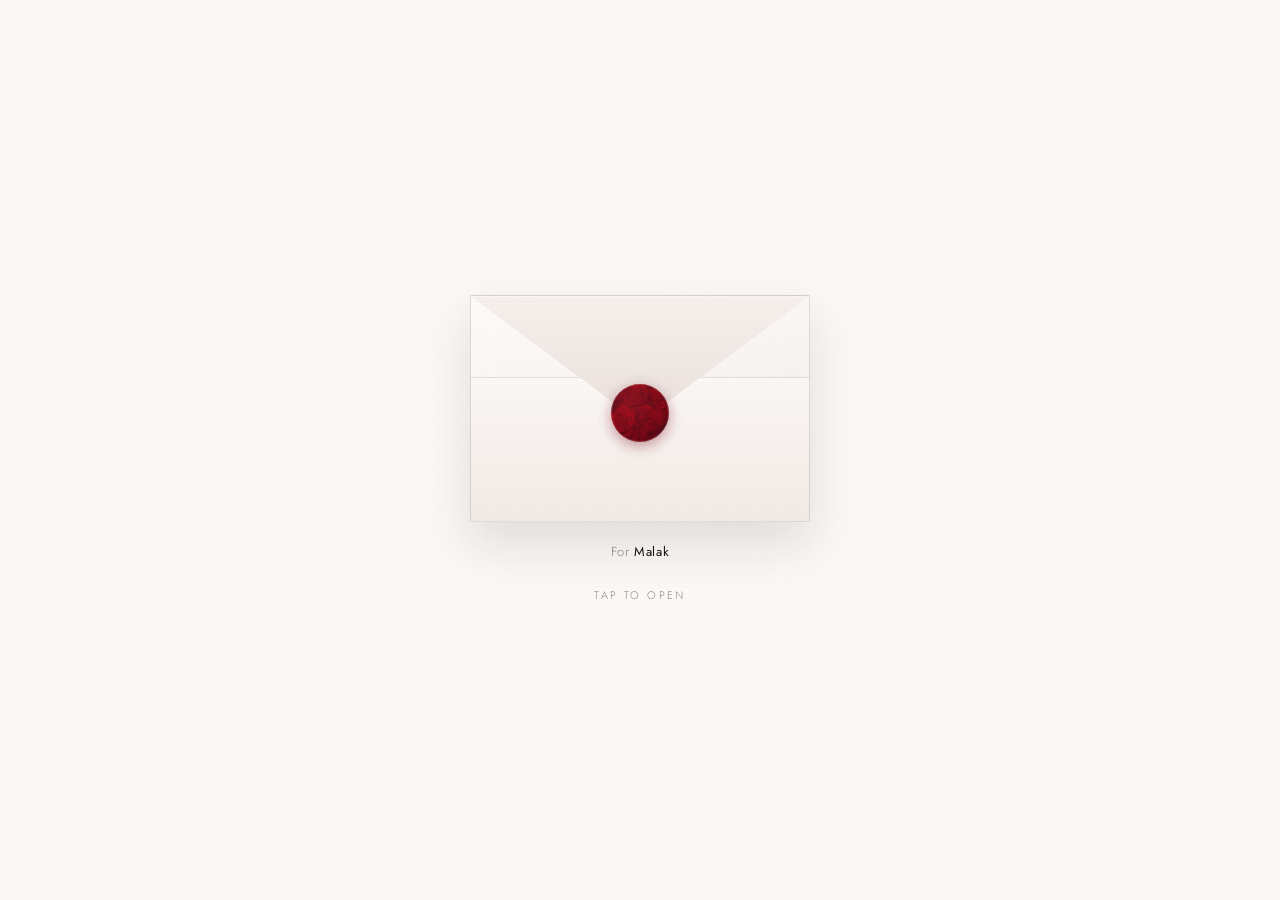
==== index.html @ 8cde500f "Birthday site for Malak" ====
<!doctype html>
<html lang="en">
<head>
<meta charset="utf-8">
<meta name="viewport" content="width=device-width, initial-scale=1, viewport-fit=cover">
<title>A letter for Malak</title>
<meta name="description" content="A birthday letter.">
<meta name="theme-color" content="#fbf9f8">
<link rel="preconnect" href="https://fonts.googleapis.com">
<link rel="preconnect" href="https://fonts.gstatic.com" crossorigin>
<link href="https://fonts.googleapis.com/css2?family=Cormorant+Garamond:ital,wght@0,300;0,400;0,500;1,300;1,400&family=Jost:wght@300;400;500&family=Amiri:ital,wght@0,400;0,700;1,400&display=swap" rel="stylesheet">
<link rel="stylesheet" href="style.css">
</head>
<body>

<!-- reading progress, drawn by CSS scroll timeline where supported -->
<div class="progress" aria-hidden="true"></div>

<!-- petals released when she makes a wish -->
<canvas id="petals" aria-hidden="true"></canvas>

<!-- the sealed envelope -->
<div class="gate" id="gate">
  <div class="gate__inner">
    <button class="envelope" id="envelope" type="button" aria-label="Open the letter">
      <span class="envelope__body">
        <span class="envelope__flap"></span>
        <span class="envelope__front"></span>
        <span class="envelope__seal" aria-hidden="true"></span>
      </span>
      <span class="envelope__to">For <em data-name></em></span>
    </button>
    <p class="gate__hint" id="gateHint">Tap to open</p>
    <div class="gate__lock" id="gateLock" hidden>
      <p class="gate__lockLabel" data-unlocklabel></p>
      <p class="gate__count" id="gateCount"></p>
    </div>
  </div>
</div>

<main class="letter" id="letter" hidden>
  <article class="sheet">

    <p class="dateline" data-dateline></p>

    <h1 class="opening" id="opening"></h1>


    <div class="body" id="body"></div>

    <blockquote class="pull" id="pull" hidden>
      <p data-pullquote></p>
    </blockquote>

    <figure class="roses" id="roses" hidden>
      <img id="roseImg" alt="A bouquet of red roses" loading="lazy" decoding="async">
      <figcaption data-rosecaption></figcaption>
    </figure>

    <figure class="photo" id="photo" hidden>
      <img id="photoImg" alt="" loading="lazy" decoding="async">
      <figcaption data-photocaption></figcaption>
    </figure>

    <section class="wish" id="wish">
      <p class="wish__prompt" data-wishprompt></p>
      <button class="wish__btn" id="wishBtn" type="button"></button>
      <p class="wish__reply" id="wishReply" aria-live="polite"></p>
    </section>

    <footer class="signoff">
      <!-- her age and her date, then the signature -->
      <section class="milestone" id="milestone">
        <div class="milestone__age" data-age></div>
        <div class="milestone__meta">
          <span class="milestone__date" data-birthdate></span>
          <span class="milestone__rule" aria-hidden="true"></span>
        </div>
        <div class="milestone__bloom">
          <img id="roseDetail" src="photos/rose-detail.jpg" alt="" loading="lazy" decoding="async">
        </div>
      </section>
      <p class="signoff__from" id="signature">
        <span class="signoff__text" data-from></span>
        <svg class="signoff__stroke" viewBox="0 0 300 14" preserveAspectRatio="none" aria-hidden="true">
          <path d="M3 9 C 40 4, 90 12, 150 7 S 250 3, 297 8"/>
        </svg>
      </p>
    </footer>

  </article>
</main>

<script src="content.js"></script>
<script src="app.js"></script>
</body>
</html>
---- style.css ----
/* A letter for Malak.
   White paper, one accent: deep rose red. Corner radius locked at 2px,
   the wax seal is the only circle on the page. */

:root{
  --paper:#fbf9f8;
  --paper-2:#f3ece9;
  --ink:#17120f;
  --ink-soft:#4d443f;
  --ink-faint:#93877f;
  --rose:#a8102a;
  --rose-deep:#7d0a1e;
  --rose-soft:#f7e7e8;
  --rule:rgba(23,18,15,.13);
  --rose-rule:rgba(168,16,42,.24);

  --serif:"Cormorant Garamond","Amiri",Georgia,"Times New Roman",serif;
  --sans:"Jost",system-ui,-apple-system,"Segoe UI",sans-serif;
  --arabic:"Amiri","Cormorant Garamond",Georgia,serif;
  --ease:cubic-bezier(.16,1,.3,1);
}

*,*::before,*::after{box-sizing:border-box}
html{-webkit-text-size-adjust:100%}
body{
  margin:0;
  background:var(--paper);
  color:var(--ink);
  font-family:var(--serif);
  font-size:clamp(20px,1.2vw + 17px,24px);
  font-weight:400;
  line-height:1.6;
  overflow-x:hidden;
  -webkit-font-smoothing:antialiased;
}
img{max-width:100%;display:block}
[hidden]{display:none !important}
::selection{background:var(--rose-soft);color:var(--rose-deep)}

/* Arabic text keeps its own face and its own direction */
.ar{font-family:var(--arabic);line-height:1.85}

/* paper grain, fixed so it never repaints while scrolling */
body::after{
  content:"";
  position:fixed; inset:0; z-index:60; pointer-events:none;
  opacity:.45;
  background-image:radial-gradient(rgba(23,18,15,.05) 1px,transparent 1px);
  background-size:3px 3px;
}

/* ---------- reading progress ---------- */
.progress{
  position:fixed; top:0; left:0; right:0; height:2px;
  background:var(--rose);
  transform:scaleX(0); transform-origin:0 50%;
  z-index:70; opacity:0;
  transition:opacity .6s ease;
}
body.is-open .progress{opacity:1}
@supports (animation-timeline:scroll()){
  body.is-open .progress{
    animation:progressFill linear both;
    animation-timeline:scroll(root);
  }
  @keyframes progressFill{from{transform:scaleX(0)}to{transform:scaleX(1)}}
}

/* ---------- petals ---------- */
#petals{
  position:fixed; inset:0; z-index:55;
  pointer-events:none; display:none;
}
#petals.is-live{display:block}

/* ---------- the sealed envelope ---------- */
.gate{
  position:fixed; inset:0; z-index:50;
  display:grid; place-items:center;
  padding:24px;
  background:var(--paper);
  transition:opacity .8s var(--ease), visibility .8s;
}
.gate.is-open{opacity:0; visibility:hidden}
.gate__inner{display:grid; justify-items:center; gap:24px}

.envelope{
  appearance:none; border:0; background:none; padding:0;
  display:grid; justify-items:center; gap:20px;
  cursor:pointer; color:inherit; font:inherit;
}
.envelope__body{
  position:relative; display:block;
  width:min(78vw,340px); aspect-ratio:3/2;
  background:linear-gradient(168deg,#fdfbfa,#f2eae7);
  border:1px solid var(--rule);
  border-radius:2px;
  perspective:900px;
  box-shadow:0 22px 50px rgba(23,18,15,.12);
  transition:transform .5s var(--ease), box-shadow .5s var(--ease);
}
.envelope:hover .envelope__body{transform:translateY(-5px); box-shadow:0 30px 68px rgba(125,10,30,.16)}
.envelope:active .envelope__body{transform:translateY(-1px) scale(.99)}
.envelope:focus-visible{outline:none}
.envelope:focus-visible .envelope__body{outline:2px solid var(--rose); outline-offset:7px}

.envelope__flap{
  position:absolute; top:0; left:0;
  width:100%; height:56%;
  background:linear-gradient(180deg,#f6efec,#eae0dc);
  clip-path:polygon(0 0,100% 0,50% 100%);
  transform-origin:top center;
  transition:transform .8s var(--ease);
  z-index:3;
}
.envelope__front{
  position:absolute; inset:auto 0 0 0; height:64%;
  background:linear-gradient(180deg,#fbf7f5,#f1e9e5);
  border-top:1px solid rgba(23,18,15,.07);
  border-radius:0 0 2px 2px;
  z-index:2;
}
/* the wax seal, pressed from the same roses that are in the letter */
.envelope__seal{
  position:absolute; left:50%; top:52%;
  width:58px; height:58px; margin:-29px 0 0 -29px;
  border-radius:50%; overflow:hidden;
  background:radial-gradient(circle at 34% 28%,#c9273f,var(--rose) 58%,var(--rose-deep));
  box-shadow:0 4px 14px rgba(125,10,30,.42), inset 0 0 0 1px rgba(255,255,255,.28);
  z-index:4;
  transition:transform .55s var(--ease), opacity .45s ease;
}
.envelope__seal::after{
  content:"";
  position:absolute; inset:0;
  background:url("photos/rose-detail.jpg") center/cover;
  mix-blend-mode:multiply;
  opacity:.5;
}
.envelope__to{
  font-family:var(--sans); font-weight:300;
  font-size:13px; letter-spacing:.05em; color:var(--ink-faint);
}
.envelope__to em{font-style:normal; color:var(--ink); font-weight:400}
.gate__hint{
  margin:0; font-family:var(--sans); font-weight:300;
  font-size:11px; color:var(--ink-faint);
  letter-spacing:.22em; text-transform:uppercase;
}

.gate.is-opening .envelope__flap{transform:rotateX(180deg)}
.gate.is-opening .envelope__seal{transform:scale(.35) translateY(-16px); opacity:0}
.gate.is-opening .envelope__body{transform:translateY(20px) scale(.96)}

/* ---------- the letter ---------- */
.letter{
  min-height:100dvh;
  padding:clamp(60px,11vh,110px) 22px clamp(90px,16vh,170px);
}
.sheet{max-width:40rem; margin:0 auto}
body.rtl .sheet{direction:rtl; text-align:right}

.dateline{
  margin:0 0 clamp(30px,6vh,52px);
  font-family:var(--sans); font-weight:300;
  font-size:11.5px; letter-spacing:.24em; text-transform:uppercase;
  color:var(--ink-faint);
}
body.rtl .dateline{text-transform:none; letter-spacing:.02em; font-size:14px}

.opening{
  margin:0;
  font-weight:300;
  font-size:clamp(2.9rem,8.6vw,4.6rem);
  line-height:1.06;
  letter-spacing:-.01em;
  text-wrap:balance;
  padding-bottom:.08em;
}
.opening.is-long{
  font-size:clamp(1.9rem,5.6vw,3rem);
  line-height:1.16;
  letter-spacing:0;
}
.opening em{
  font-style:italic;
  font-weight:400;
  color:var(--rose);
  line-height:1.12;
}

/* ---------- her date and her age ---------- */
.milestone{
  display:grid;
  grid-template-columns:auto auto;
  grid-template-areas:"age bloom" "meta meta";
  align-items:end;
  gap:14px 20px;
  margin:0;
  padding:clamp(22px,3.5vh,32px) 0;
  border-top:1px solid var(--rose-rule);
  border-bottom:1px solid var(--rose-rule);
}
.milestone__age{
  grid-area:age;
  font-size:clamp(5rem,23vw,9.5rem);
  font-weight:300;
  line-height:.78;
  color:var(--rose);
  letter-spacing:-.03em;
  font-feature-settings:"lnum" 1;
}
.milestone__bloom{grid-area:bloom; align-self:end; justify-self:end}
.milestone__bloom img{
  width:clamp(64px,17vw,104px); aspect-ratio:1;
  object-fit:cover;
  border-radius:2px;
  box-shadow:0 8px 24px rgba(125,10,30,.2);
}
.milestone__meta{
  grid-area:meta;
  display:flex; align-items:center; gap:16px;
}
.milestone__date{
  font-family:var(--sans); font-weight:300;
  font-size:13px; letter-spacing:.3em;
  color:var(--ink-soft);
  white-space:nowrap;
}
.milestone__rule{flex:1; height:1px; background:var(--rule)}

@media (min-width:760px){
  .milestone{
    grid-template-columns:auto 1fr auto;
    grid-template-areas:"age meta bloom";
    gap:26px;
  }
  .milestone__meta{align-self:end; padding-bottom:.5em}
}

/* ---------- the letter body ---------- */
.body{margin-top:clamp(30px,5vh,48px)}
.body p{
  margin:0 0 1.05em;
  color:var(--ink-soft);
}
.body p:first-child{color:var(--ink)}
/* a proper drop cap, latin only. Arabic does not take one. */
.body p:first-child:not(.ar)::first-letter{
  float:left;
  font-size:3.5em;
  line-height:.82;
  padding:.08em .1em 0 0;
  color:var(--rose);
  font-weight:400;
}

.pull{
  margin:clamp(46px,8vh,78px) 0;
  padding:0 0 0 clamp(20px,4vw,30px);
  border-left:2px solid var(--rose);
}
body.rtl .pull{
  padding:0 clamp(20px,4vw,30px) 0 0;
  border-left:0; border-right:2px solid var(--rose);
}
.pull p{
  margin:0;
  font-size:clamp(1.7rem,5.2vw,2.4rem);
  line-height:1.24;
  font-style:italic;
  font-weight:300;
  text-wrap:balance;
  padding-bottom:.1em;
}
.pull p.ar{font-style:normal; line-height:1.6}

/* ---------- the roses. wider than the text, on purpose ---------- */
.roses{
  margin:clamp(52px,10vh,90px) 0;
  width:min(calc(100vw - 44px),45rem);
  margin-left:50%;
  transform:translateX(-50%);
}
.roses img{
  width:100%;
  aspect-ratio:5/4;
  object-fit:cover;
  border-radius:2px;
  box-shadow:0 26px 60px rgba(125,10,30,.18);
}
.roses figcaption,
.photo figcaption{
  margin-top:14px;
  font-family:var(--sans); font-weight:300;
  font-size:12.5px; letter-spacing:.1em;
  color:var(--ink-faint);
}
.roses figcaption:empty,.photo figcaption:empty{display:none}

.photo{
  margin:clamp(46px,8vh,80px) 0;
  transform:rotate(-1.3deg);
}
.photo img{
  width:100%;
  aspect-ratio:4/5;
  object-fit:cover;
  border:10px solid #fff;
  border-radius:2px;
  box-shadow:0 20px 52px rgba(23,18,15,.16);
}

/* ---------- the wish ---------- */
.wish{
  margin:clamp(56px,10vh,96px) 0 0;
  padding:clamp(38px,7vh,62px) 0 clamp(30px,5vh,44px);
  border-top:1px solid var(--rose-rule);
  text-align:center;
}
body.rtl .wish{text-align:center}
.wish__prompt{
  margin:0 0 clamp(24px,4vh,34px);
  font-size:clamp(1.5rem,4.6vw,2rem);
  font-weight:300; font-style:italic;
  line-height:1.3;
  text-wrap:balance;
  padding-bottom:.08em;
}
.wish__prompt.ar{font-style:normal}
.wish__btn{
  font-family:var(--sans); font-weight:400;
  font-size:13px; letter-spacing:.18em; text-transform:uppercase;
  color:#fff;
  background:var(--rose);
  border:1px solid var(--rose);
  border-radius:2px;
  padding:15px 32px;
  cursor:pointer; white-space:nowrap;
  box-shadow:0 10px 28px rgba(125,10,30,.24);
  transition:transform .25s var(--ease), box-shadow .25s var(--ease), background .25s ease;
}
.wish__btn.ar{text-transform:none; letter-spacing:.02em; font-size:15px}
.wish__btn:hover{background:var(--rose-deep); transform:translateY(-2px); box-shadow:0 16px 38px rgba(125,10,30,.3)}
.wish__btn:active{transform:translateY(0) scale(.985)}
.wish__btn:focus-visible{outline:2px solid var(--rose); outline-offset:4px}
.wish__btn[disabled]{
  background:transparent; color:var(--rose);
  border-color:var(--rose-rule);
  box-shadow:none; cursor:default; transform:none;
}
.wish__reply{
  margin:clamp(22px,3.6vh,32px) 0 0;
  min-height:1.6em;
  font-size:clamp(1.25rem,3.6vw,1.55rem);
  font-style:italic; font-weight:300;
  color:var(--rose);
  opacity:0; transform:translateY(10px);
  transition:opacity .9s var(--ease), transform .9s var(--ease);
  padding-bottom:.08em;
}
.wish__reply.ar{font-style:normal}
.wish__reply.is-in{opacity:1; transform:none}

/* ---------- sign off ---------- */
.signoff{margin-top:clamp(40px,7vh,72px)}
.signoff__from{
  margin:clamp(26px,4.5vh,40px) 0 0;
  font-size:clamp(2.4rem,8vw,3.4rem);
  font-style:italic; font-weight:300;
  color:var(--rose);
  line-height:1.24;
  padding-bottom:.12em;
}
.signoff__from{position:relative; display:inline-block; max-width:100%}
.signoff__text.ar{font-style:normal}
.signoff__from.is-typing .signoff__text::after{
  content:""; display:inline-block; width:2px; height:.72em;
  margin-left:.08em; vertical-align:-.06em; background:var(--rose);
  animation:caret .8s steps(2,start) infinite;
}
@keyframes caret{to{visibility:hidden}}
.signoff__stroke{
  position:absolute; left:0; right:0; bottom:-.02em;
  width:100%; height:.32em; overflow:visible;
  pointer-events:none;
}
.signoff__stroke path{
  fill:none; stroke:var(--rose); stroke-width:1.6;
  stroke-linecap:round; vector-effect:non-scaling-stroke;
  stroke-dasharray:420; stroke-dashoffset:420;
}
.signoff__from.is-signed .signoff__stroke path{
  transition:stroke-dashoffset .9s cubic-bezier(.4,0,.2,1) .1s;
  stroke-dashoffset:0;
}

/* ---------- reveal ---------- */
.reveal{opacity:0; transform:translateY(20px)}
.reveal.is-in{
  opacity:1; transform:none;
  transition:opacity .9s var(--ease), transform .9s var(--ease);
}
/* these two carry their own transform, so their reveal keeps it */
.roses.reveal{transform:translateX(-50%) translateY(20px)}
.roses.reveal.is-in{transform:translateX(-50%)}
.photo.reveal{transform:rotate(-1.3deg) translateY(20px)}
.photo.reveal.is-in{transform:rotate(-1.3deg)}

@media (prefers-reduced-motion:reduce){
  *,*::before,*::after{transition-duration:.01ms !important; animation:none !important}
  .reveal,.wish__reply{opacity:1 !important; transform:none !important}
  .photo{transform:none !important}
  .roses{transform:translateX(-50%) !important}
}


/* ---------- sealed until midnight ---------- */
.gate.is-locked .envelope{cursor:default}
.gate.is-locked .gate__hint{display:none}
.gate__lock{text-align:center; margin-top:6px}
.gate__lockLabel{
  margin:0 0 14px;
  font-family:var(--sans); font-weight:300;
  font-size:11.5px; letter-spacing:.24em; text-transform:uppercase;
  color:var(--ink-faint);
}
.gate__lockLabel.ar{text-transform:none; letter-spacing:.02em; font-size:14px}
.gate__count{
  margin:0; display:flex; justify-content:center; gap:clamp(14px,4vw,26px);
  font-feature-settings:"tnum" 1, "lnum" 1;
}
.gate__count span{display:flex; flex-direction:column; align-items:center; min-width:2.4em}
.gate__count b{
  font-weight:300; font-size:clamp(1.9rem,7vw,2.6rem); line-height:1;
  color:var(--rose); letter-spacing:-.02em;
}
.gate__count i{
  margin-top:6px; font-style:normal;
  font-family:var(--sans); font-weight:300; font-size:10px;
  letter-spacing:.2em; text-transform:uppercase; color:var(--ink-faint);
}
.gate__count i.ar{text-transform:none; letter-spacing:0; font-size:12px; font-family:var(--arabic)}
.gate.is-shake .envelope__body{animation:shake .5s var(--ease)}
@keyframes shake{
  20%{transform:translateX(-6px) rotate(-1deg)}
  45%{transform:translateX(5px) rotate(1deg)}
  70%{transform:translateX(-3px)}
  100%{transform:none}
}
@media (prefers-reduced-motion:reduce){
  .gate.is-shake .envelope__body{animation:none}
  .signoff__from.is-typing .signoff__text::after{animation:none}
}
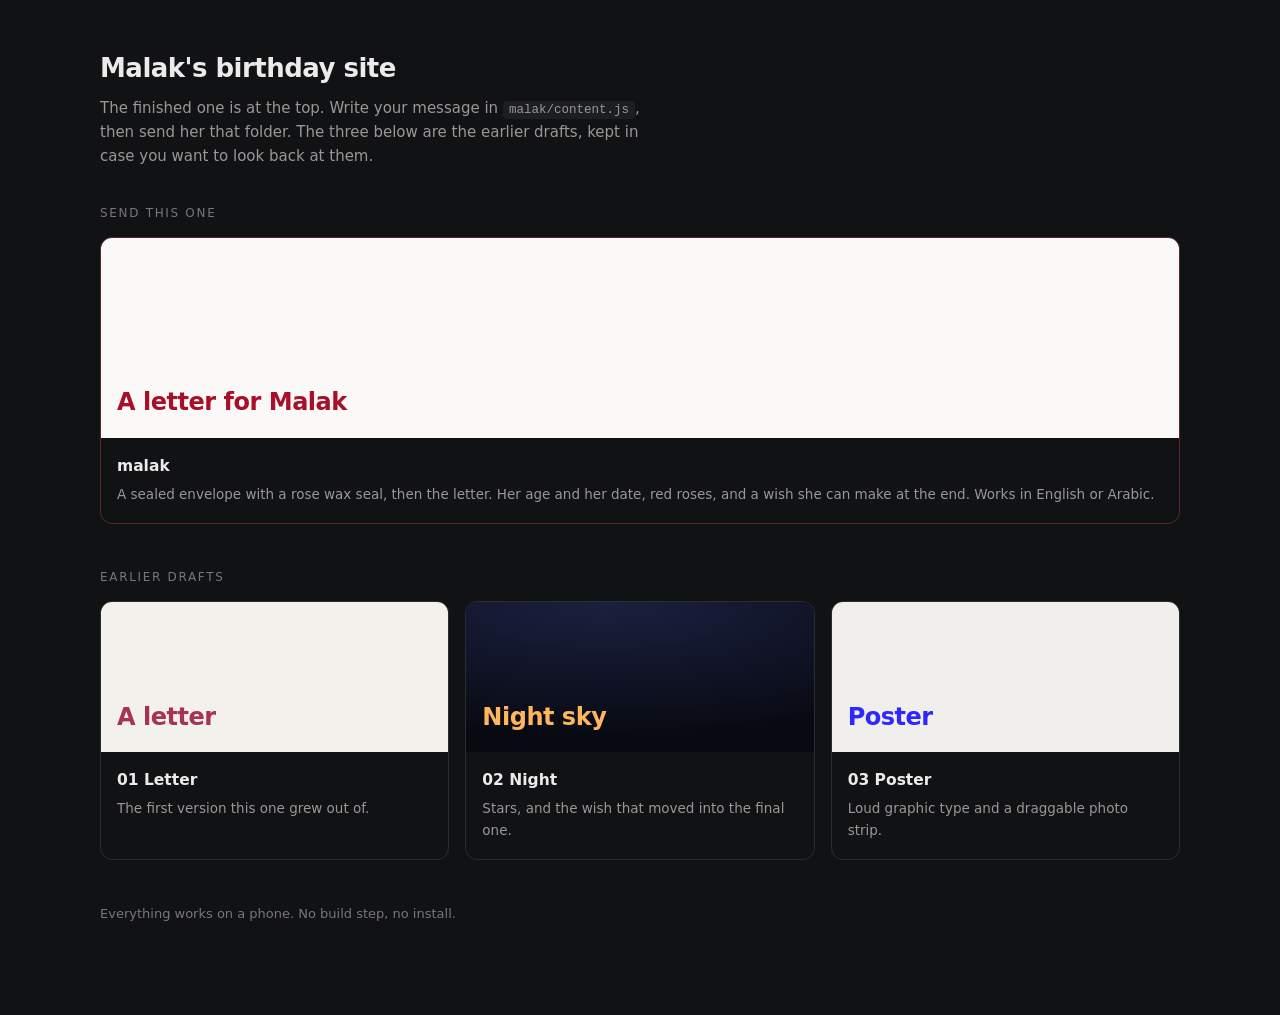
==== commit ab110502: "Birthday site for Malak" ====
--- a/index.html
+++ b/index.html
@@ -2,96 +2,75 @@
 <html lang="en">
 <head>
 <meta charset="utf-8">
-<meta name="viewport" content="width=device-width, initial-scale=1, viewport-fit=cover">
-<title>A letter for Malak</title>
-<meta name="description" content="A birthday letter.">
-<meta name="theme-color" content="#fbf9f8">
-<link rel="preconnect" href="https://fonts.googleapis.com">
-<link rel="preconnect" href="https://fonts.gstatic.com" crossorigin>
-<link href="https://fonts.googleapis.com/css2?family=Cormorant+Garamond:ital,wght@0,300;0,400;0,500;1,300;1,400&family=Jost:wght@300;400;500&family=Amiri:ital,wght@0,400;0,700;1,400&display=swap" rel="stylesheet">
-<link rel="stylesheet" href="style.css">
+<meta name="viewport" content="width=device-width, initial-scale=1">
+<title>Malak's birthday site</title>
+<style>
+  :root{color-scheme:dark}
+  *{box-sizing:border-box}
+  body{
+    margin:0; padding:48px 22px 90px;
+    font:15px/1.6 ui-sans-serif,system-ui,-apple-system,"Segoe UI",sans-serif;
+    background:#111214; color:#eceaea;
+  }
+  .wrap{max-width:1080px; margin:0 auto}
+  h1{font-size:26px; letter-spacing:-.02em; margin:0 0 6px; font-weight:600}
+  .lede{margin:0 0 36px; color:#9a9797; max-width:60ch}
+  h2.sec{font-size:12px; letter-spacing:.14em; text-transform:uppercase; color:#78767a; margin:0 0 14px; font-weight:500}
+  a.card{
+    display:block; text-decoration:none; color:inherit;
+    border:1px solid #2b2c30; border-radius:12px; overflow:hidden;
+    transition:border-color .25s ease, transform .25s cubic-bezier(.16,1,.3,1);
+  }
+  a.card:hover{border-color:#5a4046; transform:translateY(-3px)}
+  a.hero{border-color:#5c2630; margin-bottom:44px}
+  a.hero:hover{border-color:#8d3b48}
+  .swatch{height:150px; display:flex; align-items:flex-end; padding:16px}
+  .hero .swatch{height:200px}
+  .s0{background:#fbf9f8} .s0 b{color:#a8102a}
+  .s1{background:#f3f1ec} .s1 b{color:#a8324f}
+  .s2{background:radial-gradient(120% 90% at 40% 0%,#1b2040,#080a12)} .s2 b{color:#ffb45e}
+  .s3{background:#f0efeb} .s3 b{color:#2f27ff}
+  .swatch b{font-size:24px; letter-spacing:-.02em}
+  .meta{padding:16px 16px 18px}
+  .meta h3{margin:0 0 5px; font-size:15.5px; font-weight:600}
+  .meta p{margin:0; color:#9a9797; font-size:13.5px}
+  .grid{display:grid; gap:16px; grid-template-columns:1fr}
+  @media(min-width:860px){.grid{grid-template-columns:repeat(3,1fr)}}
+  footer{margin-top:44px; color:#78767a; font-size:13px}
+  code{background:#1d1e22; padding:2px 6px; border-radius:4px; font-size:12.5px}
+</style>
 </head>
 <body>
+<div class="wrap">
+  <h1>Malak's birthday site</h1>
+  <p class="lede">The finished one is at the top. Write your message in <code>malak/content.js</code>, then send her that folder. The three below are the earlier drafts, kept in case you want to look back at them.</p>
 
-<!-- reading progress, drawn by CSS scroll timeline where supported -->
-<div class="progress" aria-hidden="true"></div>
+  <h2 class="sec">Send this one</h2>
+  <a class="card hero" href="malak/index.html">
+    <div class="swatch s0"><b>A letter for Malak</b></div>
+    <div class="meta">
+      <h3>malak</h3>
+      <p>A sealed envelope with a rose wax seal, then the letter. Her age and her date, red roses, and a wish she can make at the end. Works in English or Arabic.</p>
+    </div>
+  </a>
 
-<!-- petals released when she makes a wish -->
-<canvas id="petals" aria-hidden="true"></canvas>
+  <h2 class="sec">Earlier drafts</h2>
+  <div class="grid">
+    <a class="card" href="01-letter/index.html">
+      <div class="swatch s1"><b>A letter</b></div>
+      <div class="meta"><h3>01 Letter</h3><p>The first version this one grew out of.</p></div>
+    </a>
+    <a class="card" href="02-night/index.html">
+      <div class="swatch s2"><b>Night sky</b></div>
+      <div class="meta"><h3>02 Night</h3><p>Stars, and the wish that moved into the final one.</p></div>
+    </a>
+    <a class="card" href="03-poster/index.html">
+      <div class="swatch s3"><b>Poster</b></div>
+      <div class="meta"><h3>03 Poster</h3><p>Loud graphic type and a draggable photo strip.</p></div>
+    </a>
+  </div>
 
-<!-- the sealed envelope -->
-<div class="gate" id="gate">
-  <div class="gate__inner">
-    <button class="envelope" id="envelope" type="button" aria-label="Open the letter">
-      <span class="envelope__body">
-        <span class="envelope__flap"></span>
-        <span class="envelope__front"></span>
-        <span class="envelope__seal" aria-hidden="true"></span>
-      </span>
-      <span class="envelope__to">For <em data-name></em></span>
-    </button>
-    <p class="gate__hint" id="gateHint">Tap to open</p>
-    <div class="gate__lock" id="gateLock" hidden>
-      <p class="gate__lockLabel" data-unlocklabel></p>
-      <p class="gate__count" id="gateCount"></p>
-    </div>
-  </div>
+  <footer>Everything works on a phone. No build step, no install.</footer>
 </div>
-
-<main class="letter" id="letter" hidden>
-  <article class="sheet">
-
-    <p class="dateline" data-dateline></p>
-
-    <h1 class="opening" id="opening"></h1>
-
-
-    <div class="body" id="body"></div>
-
-    <blockquote class="pull" id="pull" hidden>
-      <p data-pullquote></p>
-    </blockquote>
-
-    <figure class="roses" id="roses" hidden>
-      <img id="roseImg" alt="A bouquet of red roses" loading="lazy" decoding="async">
-      <figcaption data-rosecaption></figcaption>
-    </figure>
-
-    <figure class="photo" id="photo" hidden>
-      <img id="photoImg" alt="" loading="lazy" decoding="async">
-      <figcaption data-photocaption></figcaption>
-    </figure>
-
-    <section class="wish" id="wish">
-      <p class="wish__prompt" data-wishprompt></p>
-      <button class="wish__btn" id="wishBtn" type="button"></button>
-      <p class="wish__reply" id="wishReply" aria-live="polite"></p>
-    </section>
-
-    <footer class="signoff">
-      <!-- her age and her date, then the signature -->
-      <section class="milestone" id="milestone">
-        <div class="milestone__age" data-age></div>
-        <div class="milestone__meta">
-          <span class="milestone__date" data-birthdate></span>
-          <span class="milestone__rule" aria-hidden="true"></span>
-        </div>
-        <div class="milestone__bloom">
-          <img id="roseDetail" src="photos/rose-detail.jpg" alt="" loading="lazy" decoding="async">
-        </div>
-      </section>
-      <p class="signoff__from" id="signature">
-        <span class="signoff__text" data-from></span>
-        <svg class="signoff__stroke" viewBox="0 0 300 14" preserveAspectRatio="none" aria-hidden="true">
-          <path d="M3 9 C 40 4, 90 12, 150 7 S 250 3, 297 8"/>
-        </svg>
-      </p>
-    </footer>
-
-  </article>
-</main>
-
-<script src="content.js"></script>
-<script src="app.js"></script>
 </body>
 </html>
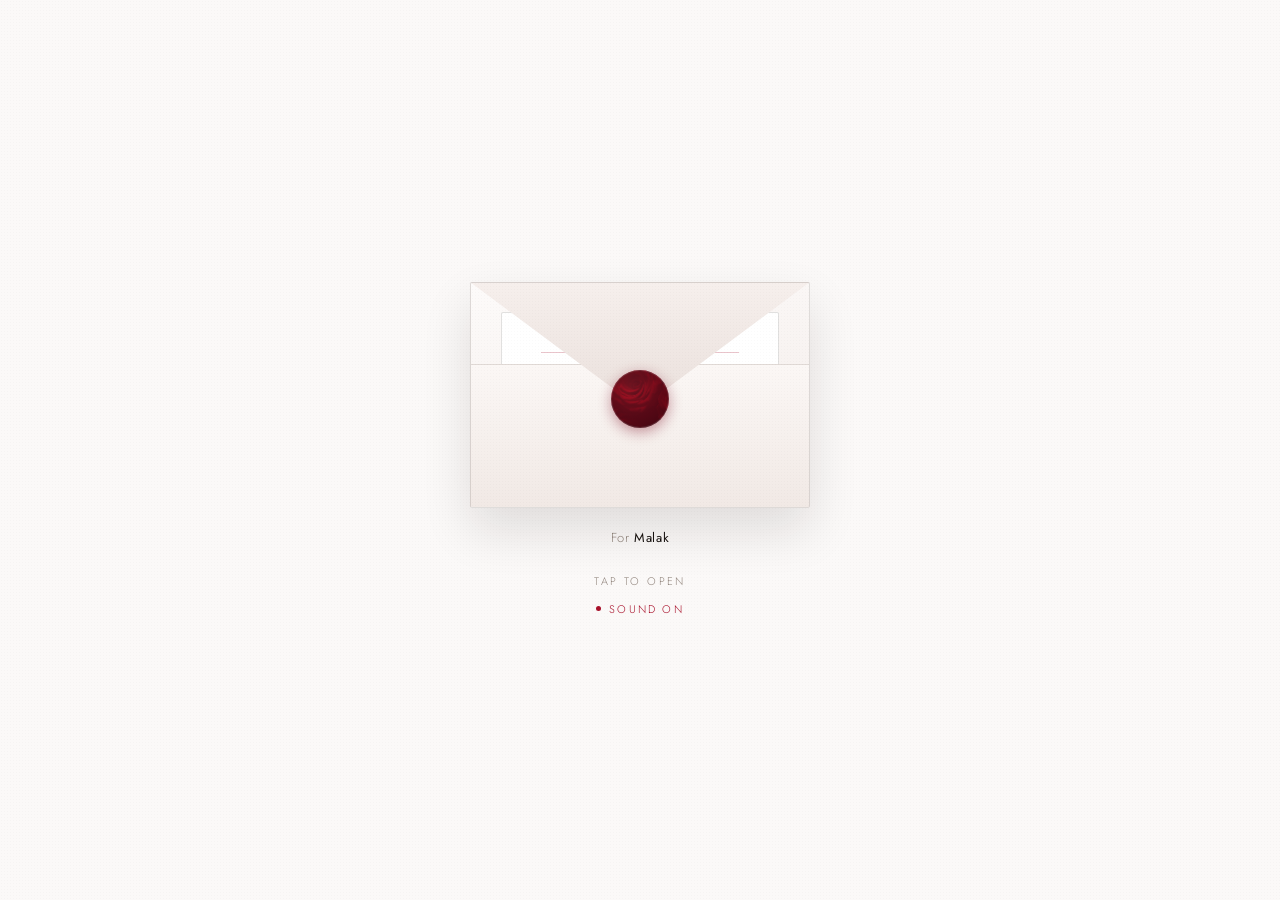
==== commit 2f78cf59: "Real rose photo, signed by Nour, music player, UI polish, Pages deploy" ====
--- a/index.html
+++ b/index.html
@@ -2,75 +2,108 @@
 <html lang="en">
 <head>
 <meta charset="utf-8">
-<meta name="viewport" content="width=device-width, initial-scale=1">
-<title>Malak's birthday site</title>
-<style>
-  :root{color-scheme:dark}
-  *{box-sizing:border-box}
-  body{
-    margin:0; padding:48px 22px 90px;
-    font:15px/1.6 ui-sans-serif,system-ui,-apple-system,"Segoe UI",sans-serif;
-    background:#111214; color:#eceaea;
-  }
-  .wrap{max-width:1080px; margin:0 auto}
-  h1{font-size:26px; letter-spacing:-.02em; margin:0 0 6px; font-weight:600}
-  .lede{margin:0 0 36px; color:#9a9797; max-width:60ch}
-  h2.sec{font-size:12px; letter-spacing:.14em; text-transform:uppercase; color:#78767a; margin:0 0 14px; font-weight:500}
-  a.card{
-    display:block; text-decoration:none; color:inherit;
-    border:1px solid #2b2c30; border-radius:12px; overflow:hidden;
-    transition:border-color .25s ease, transform .25s cubic-bezier(.16,1,.3,1);
-  }
-  a.card:hover{border-color:#5a4046; transform:translateY(-3px)}
-  a.hero{border-color:#5c2630; margin-bottom:44px}
-  a.hero:hover{border-color:#8d3b48}
-  .swatch{height:150px; display:flex; align-items:flex-end; padding:16px}
-  .hero .swatch{height:200px}
-  .s0{background:#fbf9f8} .s0 b{color:#a8102a}
-  .s1{background:#f3f1ec} .s1 b{color:#a8324f}
-  .s2{background:radial-gradient(120% 90% at 40% 0%,#1b2040,#080a12)} .s2 b{color:#ffb45e}
-  .s3{background:#f0efeb} .s3 b{color:#2f27ff}
-  .swatch b{font-size:24px; letter-spacing:-.02em}
-  .meta{padding:16px 16px 18px}
-  .meta h3{margin:0 0 5px; font-size:15.5px; font-weight:600}
-  .meta p{margin:0; color:#9a9797; font-size:13.5px}
-  .grid{display:grid; gap:16px; grid-template-columns:1fr}
-  @media(min-width:860px){.grid{grid-template-columns:repeat(3,1fr)}}
-  footer{margin-top:44px; color:#78767a; font-size:13px}
-  code{background:#1d1e22; padding:2px 6px; border-radius:4px; font-size:12.5px}
-</style>
+<meta name="viewport" content="width=device-width, initial-scale=1, viewport-fit=cover">
+<title>A letter for Malak</title>
+<meta name="description" content="A birthday letter.">
+<meta name="theme-color" content="#fbf9f8">
+<link rel="preconnect" href="https://fonts.googleapis.com">
+<link rel="preconnect" href="https://fonts.gstatic.com" crossorigin>
+<link href="https://fonts.googleapis.com/css2?family=Cormorant+Garamond:ital,wght@0,300;0,400;0,500;1,300;1,400&family=Jost:wght@300;400;500&family=Amiri:ital,wght@0,400;0,700;1,400&display=swap" rel="stylesheet">
+<link rel="stylesheet" href="style.css">
 </head>
 <body>
-<div class="wrap">
-  <h1>Malak's birthday site</h1>
-  <p class="lede">The finished one is at the top. Write your message in <code>malak/content.js</code>, then send her that folder. The three below are the earlier drafts, kept in case you want to look back at them.</p>
 
-  <h2 class="sec">Send this one</h2>
-  <a class="card hero" href="malak/index.html">
-    <div class="swatch s0"><b>A letter for Malak</b></div>
-    <div class="meta">
-      <h3>malak</h3>
-      <p>A sealed envelope with a rose wax seal, then the letter. Her age and her date, red roses, and a wish she can make at the end. Works in English or Arabic.</p>
+<!-- reading progress, drawn by CSS scroll timeline where supported -->
+<div class="progress" aria-hidden="true"></div>
+
+<!-- petals released when she makes a wish -->
+<canvas id="petals" aria-hidden="true"></canvas>
+
+<!-- the song. starts when the envelope opens, this button mutes it -->
+<audio id="audio" preload="auto" loop></audio>
+<button class="music" id="music" type="button" hidden aria-pressed="false" aria-label="Music on or off">
+  <span class="music__bars" aria-hidden="true"><i></i><i></i><i></i><i></i></span>
+  <span class="music__line" data-musicline></span>
+</button>
+
+<!-- the sealed envelope -->
+<div class="gate" id="gate">
+  <div class="gate__inner">
+    <button class="envelope" id="envelope" type="button" aria-label="Open the letter">
+      <span class="envelope__body">
+        <span class="envelope__letter" aria-hidden="true"></span>
+        <span class="envelope__flap"></span>
+        <span class="envelope__front"></span>
+        <span class="envelope__seal" aria-hidden="true"></span>
+      </span>
+      <span class="envelope__to">For <em data-name></em></span>
+    </button>
+    <p class="gate__hint" id="gateHint">Tap to open<span class="gate__sound" id="gateSound" hidden>Sound on</span></p>
+    <div class="gate__lock" id="gateLock" hidden>
+      <p class="gate__lockLabel" data-unlocklabel></p>
+      <p class="gate__count" id="gateCount"></p>
     </div>
-  </a>
+  </div>
+</div>
 
-  <h2 class="sec">Earlier drafts</h2>
-  <div class="grid">
-    <a class="card" href="01-letter/index.html">
-      <div class="swatch s1"><b>A letter</b></div>
-      <div class="meta"><h3>01 Letter</h3><p>The first version this one grew out of.</p></div>
-    </a>
-    <a class="card" href="02-night/index.html">
-      <div class="swatch s2"><b>Night sky</b></div>
-      <div class="meta"><h3>02 Night</h3><p>Stars, and the wish that moved into the final one.</p></div>
-    </a>
-    <a class="card" href="03-poster/index.html">
-      <div class="swatch s3"><b>Poster</b></div>
-      <div class="meta"><h3>03 Poster</h3><p>Loud graphic type and a draggable photo strip.</p></div>
-    </a>
-  </div>
+<main class="letter" id="letter" hidden>
+  <div class="cue" id="cue" aria-hidden="true"></div>
+  <article class="sheet">
 
-  <footer>Everything works on a phone. No build step, no install.</footer>
-</div>
+    <p class="dateline" data-dateline></p>
+
+    <h1 class="opening" id="opening"></h1>
+
+
+    <div class="body" id="body"></div>
+
+    <blockquote class="pull" id="pull" hidden>
+      <p data-pullquote></p>
+    </blockquote>
+
+    <figure class="roses" id="roses" hidden>
+      <img id="roseImg" alt="A bouquet of red roses" loading="lazy" decoding="async">
+      <figcaption data-rosecaption></figcaption>
+    </figure>
+
+    <figure class="photo" id="photo" hidden>
+      <img id="photoImg" alt="" loading="lazy" decoding="async">
+      <figcaption data-photocaption></figcaption>
+    </figure>
+
+    <section class="wish" id="wish">
+      <p class="wish__prompt" data-wishprompt></p>
+      <button class="wish__btn" id="wishBtn" type="button"></button>
+      <p class="wish__reply" id="wishReply" aria-live="polite"></p>
+    </section>
+
+    <footer class="signoff">
+      <!-- her age and her date, then the signature -->
+      <section class="milestone" id="milestone">
+        <div class="milestone__age" data-age></div>
+        <div class="milestone__meta">
+          <span class="milestone__date" data-birthdate></span>
+          <span class="milestone__rule" aria-hidden="true"></span>
+        </div>
+        <div class="milestone__bloom">
+          <img id="roseDetail" src="photos/rose-detail.jpg" alt="" loading="lazy" decoding="async">
+        </div>
+      </section>
+      <p class="signoff__from" id="signature">
+        <span class="signoff__lead"><span class="signoff__text" data-from></span></span>
+        <span class="signoff__name">
+          <span class="signoff__signer" data-signer></span>
+          <svg class="signoff__stroke" viewBox="0 0 300 14" preserveAspectRatio="none" aria-hidden="true">
+            <path d="M3 9 C 40 4, 90 12, 150 7 S 250 3, 297 8"/>
+          </svg>
+        </span>
+      </p>
+    </footer>
+
+  </article>
+</main>
+
+<script src="content.js"></script>
+<script src="app.js"></script>
 </body>
 </html>
--- a/style.css
+++ b/style.css
@@ -0,0 +1,554 @@
+/* A letter for Malak.
+   White paper, one accent: deep rose red. Corner radius locked at 2px,
+   the wax seal is the only circle on the page. */
+
+:root{
+  --paper:#fbf9f8;
+  --paper-2:#f3ece9;
+  --ink:#17120f;
+  --ink-soft:#4d443f;
+  --ink-faint:#93877f;
+  --rose:#a8102a;
+  --rose-deep:#7d0a1e;
+  --rose-soft:#f7e7e8;
+  --rule:rgba(23,18,15,.13);
+  --rose-rule:rgba(168,16,42,.24);
+
+  --serif:"Cormorant Garamond","Amiri",Georgia,"Times New Roman",serif;
+  --sans:"Jost",system-ui,-apple-system,"Segoe UI",sans-serif;
+  --arabic:"Amiri","Cormorant Garamond",Georgia,serif;
+  --ease:cubic-bezier(.16,1,.3,1);
+}
+
+*,*::before,*::after{box-sizing:border-box}
+html{-webkit-text-size-adjust:100%}
+body{
+  margin:0;
+  background:var(--paper);
+  color:var(--ink);
+  font-family:var(--serif);
+  font-size:clamp(20px,1.2vw + 17px,24px);
+  font-weight:400;
+  line-height:1.6;
+  overflow-x:hidden;
+  -webkit-font-smoothing:antialiased;
+}
+img{max-width:100%;display:block}
+[hidden]{display:none !important}
+::selection{background:var(--rose-soft);color:var(--rose-deep)}
+
+/* Arabic text keeps its own face and its own direction */
+.ar{font-family:var(--arabic);line-height:1.85}
+
+/* paper grain, fixed so it never repaints while scrolling */
+body::after{
+  content:"";
+  position:fixed; inset:0; z-index:60; pointer-events:none;
+  opacity:.45;
+  background-image:radial-gradient(rgba(23,18,15,.05) 1px,transparent 1px);
+  background-size:3px 3px;
+}
+
+/* ---------- reading progress ---------- */
+.progress{
+  position:fixed; top:0; left:0; right:0; height:2px;
+  background:var(--rose);
+  transform:scaleX(0); transform-origin:0 50%;
+  z-index:70; opacity:0;
+  transition:opacity .6s ease;
+}
+body.is-open .progress{opacity:1}
+@supports (animation-timeline:scroll()){
+  body.is-open .progress{
+    animation:progressFill linear both;
+    animation-timeline:scroll(root);
+  }
+  @keyframes progressFill{from{transform:scaleX(0)}to{transform:scaleX(1)}}
+}
+
+/* ---------- petals ---------- */
+#petals{
+  position:fixed; inset:0; z-index:55;
+  pointer-events:none; display:none;
+}
+#petals.is-live{display:block}
+
+/* ---------- the sealed envelope ---------- */
+.gate{
+  position:fixed; inset:0; z-index:50;
+  display:grid; place-items:center;
+  padding:24px;
+  background:var(--paper);
+  transition:opacity .8s var(--ease), visibility .8s;
+}
+.gate.is-open{opacity:0; visibility:hidden}
+.gate__inner{display:grid; justify-items:center; gap:24px}
+
+.envelope{
+  appearance:none; border:0; background:none; padding:0;
+  display:grid; justify-items:center; gap:20px;
+  cursor:pointer; color:inherit; font:inherit;
+}
+.envelope__body{
+  position:relative; display:block;
+  width:min(78vw,340px); aspect-ratio:3/2;
+  background:linear-gradient(168deg,#fdfbfa,#f2eae7);
+  border:1px solid var(--rule);
+  border-radius:2px;
+  perspective:900px;
+  box-shadow:0 22px 50px rgba(23,18,15,.12);
+  transition:transform .5s var(--ease), box-shadow .5s var(--ease);
+}
+.envelope:hover .envelope__body{transform:translateY(-5px); box-shadow:0 30px 68px rgba(125,10,30,.16)}
+.envelope:active .envelope__body{transform:translateY(-1px) scale(.99)}
+.envelope:focus-visible{outline:none}
+.envelope:focus-visible .envelope__body{outline:2px solid var(--rose); outline-offset:7px}
+
+.envelope__letter{
+  position:absolute; left:9%; right:9%; bottom:7%; height:80%;
+  background:#fff;
+  border:1px solid var(--rule);
+  border-radius:2px;
+  z-index:1;
+  transition:transform .9s var(--ease) .12s;
+}
+.envelope__letter::before,
+.envelope__letter::after{
+  content:""; position:absolute; left:14%; right:14%; height:1px;
+  background:var(--rose-rule);
+}
+.envelope__letter::before{top:22%}
+.envelope__letter::after{top:34%; right:38%}
+.gate.is-opening .envelope__letter{transform:translateY(-46%)}
+.envelope__flap{
+  position:absolute; top:0; left:0;
+  width:100%; height:56%;
+  background:linear-gradient(180deg,#f6efec,#eae0dc);
+  clip-path:polygon(0 0,100% 0,50% 100%);
+  transform-origin:top center;
+  transition:transform .8s var(--ease);
+  z-index:3;
+}
+.envelope__front{
+  position:absolute; inset:auto 0 0 0; height:64%;
+  background:linear-gradient(180deg,#fbf7f5,#f1e9e5);
+  border-top:1px solid rgba(23,18,15,.07);
+  border-radius:0 0 2px 2px;
+  z-index:2;
+}
+/* the wax seal, pressed from the same roses that are in the letter */
+.envelope__seal{
+  position:absolute; left:50%; top:52%;
+  width:58px; height:58px; margin:-29px 0 0 -29px;
+  border-radius:50%; overflow:hidden;
+  background:radial-gradient(circle at 34% 28%,#c9273f,var(--rose) 58%,var(--rose-deep));
+  box-shadow:0 4px 14px rgba(125,10,30,.42), inset 0 0 0 1px rgba(255,255,255,.28);
+  z-index:4;
+  transition:transform .55s var(--ease), opacity .45s ease;
+}
+.envelope__seal::after{
+  content:"";
+  position:absolute; inset:0;
+  background:url("photos/rose-detail.jpg") center/cover;
+  mix-blend-mode:multiply;
+  opacity:.5;
+}
+.envelope__to{
+  font-family:var(--sans); font-weight:300;
+  font-size:13px; letter-spacing:.05em; color:var(--ink-faint);
+}
+.envelope__to em{font-style:normal; color:var(--ink); font-weight:400}
+.gate__hint{
+  margin:0; font-family:var(--sans); font-weight:300;
+  font-size:11px; color:var(--ink-faint);
+  letter-spacing:.22em; text-transform:uppercase;
+  text-align:center;
+}
+.gate__sound{
+  display:block; margin-top:10px;
+  color:var(--rose); letter-spacing:.2em;
+}
+.gate__sound::before{
+  content:""; display:inline-block; width:5px; height:5px;
+  margin:0 8px 2px 0; background:var(--rose); border-radius:50%;
+  animation:pulse 1.6s ease-in-out infinite;
+}
+@keyframes pulse{50%{opacity:.25}}
+
+.gate.is-opening .envelope__flap{transform:rotateX(180deg)}
+.gate.is-opening .envelope__seal{transform:scale(.35) translateY(-16px); opacity:0}
+.gate.is-opening .envelope__body{transform:translateY(20px) scale(.96)}
+
+/* ---------- the letter ---------- */
+.letter{
+  min-height:100dvh;
+  padding:clamp(60px,11vh,110px) 22px clamp(90px,16vh,170px);
+}
+.sheet{max-width:40rem; margin:0 auto}
+body.rtl .sheet{direction:rtl; text-align:right}
+
+.dateline{
+  margin:0 0 clamp(30px,6vh,52px);
+  font-family:var(--sans); font-weight:300;
+  font-size:11.5px; letter-spacing:.24em; text-transform:uppercase;
+  color:var(--ink-faint);
+}
+body.rtl .dateline{text-transform:none; letter-spacing:.02em; font-size:14px}
+
+.opening{
+  margin:0;
+  font-weight:300;
+  font-size:clamp(2.9rem,8.6vw,4.6rem);
+  line-height:1.06;
+  letter-spacing:-.01em;
+  text-wrap:balance;
+  padding-bottom:.08em;
+}
+.opening.is-long{
+  font-size:clamp(1.9rem,5.6vw,3rem);
+  line-height:1.16;
+  letter-spacing:0;
+}
+.opening em{
+  font-style:italic;
+  font-weight:400;
+  color:var(--rose);
+  line-height:1.12;
+}
+
+/* ---------- her date and her age ---------- */
+.milestone{
+  display:grid;
+  grid-template-columns:auto auto;
+  grid-template-areas:"age bloom" "meta meta";
+  align-items:end;
+  gap:14px 20px;
+  margin:0;
+  padding:clamp(22px,3.5vh,32px) 0;
+  border-top:1px solid var(--rose-rule);
+  border-bottom:1px solid var(--rose-rule);
+}
+.milestone__age{
+  grid-area:age;
+  font-size:clamp(5rem,23vw,9.5rem);
+  font-weight:300;
+  line-height:.78;
+  color:var(--rose);
+  letter-spacing:-.03em;
+  font-feature-settings:"lnum" 1;
+}
+.milestone__bloom{grid-area:bloom; align-self:end; justify-self:end}
+.milestone__bloom img{
+  width:clamp(64px,17vw,104px); aspect-ratio:1;
+  object-fit:cover;
+  border-radius:2px;
+  box-shadow:0 8px 24px rgba(125,10,30,.2);
+}
+.milestone__meta{
+  grid-area:meta;
+  display:flex; align-items:center; gap:16px;
+}
+.milestone__date{
+  font-family:var(--sans); font-weight:300;
+  font-size:13px; letter-spacing:.3em;
+  color:var(--ink-soft);
+  white-space:nowrap;
+}
+.milestone__rule{flex:1; height:1px; background:var(--rule)}
+
+@media (min-width:760px){
+  .milestone{
+    grid-template-columns:auto 1fr auto;
+    grid-template-areas:"age meta bloom";
+    gap:26px;
+  }
+  .milestone__meta{align-self:end; padding-bottom:.5em}
+}
+
+/* ---------- the letter body ---------- */
+.body{margin-top:clamp(30px,5vh,48px)}
+.body p{
+  margin:0 0 1.05em;
+  color:var(--ink-soft);
+  text-wrap:pretty;
+}
+.body p:first-child{color:var(--ink)}
+/* a proper drop cap, latin only. Arabic does not take one. */
+.body p:first-child:not(.ar)::first-letter{
+  float:left;
+  font-size:3.5em;
+  line-height:.82;
+  padding:.08em .1em 0 0;
+  color:var(--rose);
+  font-weight:400;
+}
+
+.pull{
+  margin:clamp(46px,8vh,78px) 0;
+  padding:0 0 0 clamp(20px,4vw,30px);
+  border-left:2px solid var(--rose);
+}
+body.rtl .pull{
+  padding:0 clamp(20px,4vw,30px) 0 0;
+  border-left:0; border-right:2px solid var(--rose);
+}
+.pull p{
+  margin:0;
+  font-size:clamp(1.7rem,5.2vw,2.4rem);
+  line-height:1.24;
+  font-style:italic;
+  font-weight:300;
+  text-wrap:balance;
+  padding-bottom:.1em;
+}
+.pull p.ar{font-style:normal; line-height:1.6}
+
+/* ---------- the roses. wider than the text, on purpose ---------- */
+.roses{
+  margin:clamp(52px,10vh,90px) 0;
+  width:min(calc(100vw - 44px),52rem);
+  margin-left:50%;
+  transform:translateX(-50%);
+}
+.roses img{
+  width:100%;
+  aspect-ratio:3/4;
+  object-fit:cover;
+  border-radius:2px;
+  box-shadow:0 26px 60px rgba(125,10,30,.18);
+}
+.roses figcaption,
+.photo figcaption{
+  margin-top:14px;
+  font-family:var(--sans); font-weight:300;
+  font-size:12.5px; letter-spacing:.1em;
+  color:var(--ink-faint);
+}
+.roses figcaption:empty,.photo figcaption:empty{display:none}
+
+.photo{
+  margin:clamp(46px,8vh,80px) 0;
+  transform:rotate(-1.3deg);
+}
+.photo img{
+  width:100%;
+  aspect-ratio:4/5;
+  object-fit:cover;
+  border:10px solid #fff;
+  border-radius:2px;
+  box-shadow:0 20px 52px rgba(23,18,15,.16);
+}
+
+/* ---------- the wish ---------- */
+.wish{
+  margin:clamp(56px,10vh,96px) 0 0;
+  padding:clamp(38px,7vh,62px) 0 clamp(30px,5vh,44px);
+  border-top:1px solid var(--rose-rule);
+  text-align:center;
+}
+body.rtl .wish{text-align:center}
+.wish__prompt{
+  margin:0 0 clamp(24px,4vh,34px);
+  font-size:clamp(1.5rem,4.6vw,2rem);
+  font-weight:300; font-style:italic;
+  line-height:1.3;
+  text-wrap:balance;
+  padding-bottom:.08em;
+}
+.wish__prompt.ar{font-style:normal}
+.wish__btn{
+  font-family:var(--sans); font-weight:400;
+  font-size:13px; letter-spacing:.18em; text-transform:uppercase;
+  color:#fff;
+  background:var(--rose);
+  border:1px solid var(--rose);
+  border-radius:2px;
+  padding:15px 32px;
+  cursor:pointer; white-space:nowrap;
+  box-shadow:0 10px 28px rgba(125,10,30,.24);
+  transition:transform .25s var(--ease), box-shadow .25s var(--ease), background .25s ease;
+}
+.wish__btn.ar{text-transform:none; letter-spacing:.02em; font-size:15px}
+.wish__btn:hover{background:var(--rose-deep); transform:translateY(-2px); box-shadow:0 16px 38px rgba(125,10,30,.3)}
+.wish__btn:active{transform:translateY(0) scale(.985)}
+.wish__btn:focus-visible{outline:2px solid var(--rose); outline-offset:4px}
+.wish__btn[disabled]{
+  background:transparent; color:var(--rose);
+  border-color:var(--rose-rule);
+  box-shadow:none; cursor:default; transform:none;
+}
+.wish__reply{
+  margin:clamp(22px,3.6vh,32px) 0 0;
+  min-height:1.6em;
+  font-size:clamp(1.25rem,3.6vw,1.55rem);
+  font-style:italic; font-weight:300;
+  color:var(--rose);
+  opacity:0; transform:translateY(10px);
+  transition:opacity .9s var(--ease), transform .9s var(--ease);
+  padding-bottom:.08em;
+}
+.wish__reply.ar{font-style:normal}
+.wish__reply.is-in{opacity:1; transform:none}
+
+/* ---------- sign off ---------- */
+.signoff{margin-top:clamp(40px,7vh,72px)}
+.signoff__from{
+  margin:clamp(26px,4.5vh,40px) 0 0;
+  display:flex; flex-direction:column; align-items:flex-start;
+  gap:6px;
+  color:var(--rose);
+}
+body.rtl .signoff__from{align-items:flex-end}
+.signoff__lead{
+  font-family:var(--sans); font-weight:300;
+  font-size:12.5px; letter-spacing:.22em; text-transform:uppercase;
+  color:var(--ink-faint);
+  min-height:1.4em;
+}
+.signoff__lead .ar{font-family:var(--arabic); text-transform:none; letter-spacing:.02em; font-size:15px}
+.signoff__name{
+  position:relative; display:inline-block; max-width:100%;
+  font-size:clamp(3rem,11vw,4.6rem);
+  font-style:italic; font-weight:300;
+  line-height:1.16;
+  padding:0 .12em .12em 0;
+}
+.signoff__signer.ar{font-style:normal}
+.signoff__name .ar{font-style:normal}
+.signoff .is-typing::after{
+  content:""; display:inline-block; width:2px; height:.78em;
+  margin-left:.08em; vertical-align:-.08em; background:var(--rose);
+  animation:caret .8s steps(2,start) infinite;
+}
+.signoff__lead .is-typing::after{height:1em; vertical-align:-.15em; background:var(--ink-faint)}
+@keyframes caret{to{visibility:hidden}}
+.signoff__stroke{
+  position:absolute; left:0; right:0; bottom:0;
+  width:100%; height:.3em; overflow:visible;
+  pointer-events:none;
+}
+.signoff__stroke path{
+  fill:none; stroke:var(--rose); stroke-width:1.6;
+  stroke-linecap:round; vector-effect:non-scaling-stroke;
+  stroke-dasharray:420; stroke-dashoffset:420;
+}
+.signoff__from.is-signed .signoff__stroke path{
+  transition:stroke-dashoffset .9s cubic-bezier(.4,0,.2,1) .1s;
+  stroke-dashoffset:0;
+}
+
+/* ---------- reveal ---------- */
+.reveal{opacity:0; transform:translateY(20px)}
+.reveal.is-in{
+  opacity:1; transform:none;
+  transition:opacity .9s var(--ease), transform .9s var(--ease);
+}
+.dateline.reveal.is-in{transition-delay:.15s}
+.opening.reveal.is-in{transition-delay:.3s}
+/* these two carry their own transform, so their reveal keeps it */
+.roses.reveal{transform:translateX(-50%) translateY(20px)}
+.roses.reveal.is-in{transform:translateX(-50%)}
+.photo.reveal{transform:rotate(-1.3deg) translateY(20px)}
+.photo.reveal.is-in{transform:rotate(-1.3deg)}
+
+@media (prefers-reduced-motion:reduce){
+  *,*::before,*::after{transition-duration:.01ms !important; animation:none !important}
+  .reveal,.wish__reply{opacity:1 !important; transform:none !important}
+  .photo{transform:none !important}
+  .roses{transform:translateX(-50%) !important}
+}
+
+
+/* ---------- sealed until midnight ---------- */
+.gate.is-locked .envelope{cursor:default}
+.gate.is-locked .gate__hint{display:none}
+.gate__lock{text-align:center; margin-top:6px}
+.gate__lockLabel{
+  margin:0 0 14px;
+  font-family:var(--sans); font-weight:300;
+  font-size:11.5px; letter-spacing:.24em; text-transform:uppercase;
+  color:var(--ink-faint);
+}
+.gate__lockLabel.ar{text-transform:none; letter-spacing:.02em; font-size:14px}
+.gate__count{
+  margin:0; display:flex; justify-content:center; gap:clamp(14px,4vw,26px);
+  font-feature-settings:"tnum" 1, "lnum" 1;
+}
+.gate__count span{display:flex; flex-direction:column; align-items:center; min-width:2.4em}
+.gate__count b{
+  font-weight:300; font-size:clamp(1.9rem,7vw,2.6rem); line-height:1;
+  color:var(--rose); letter-spacing:-.02em;
+}
+.gate__count i{
+  margin-top:6px; font-style:normal;
+  font-family:var(--sans); font-weight:300; font-size:10px;
+  letter-spacing:.2em; text-transform:uppercase; color:var(--ink-faint);
+}
+.gate__count i.ar{text-transform:none; letter-spacing:0; font-size:12px; font-family:var(--arabic)}
+.gate.is-shake .envelope__body{animation:shake .5s var(--ease)}
+@keyframes shake{
+  20%{transform:translateX(-6px) rotate(-1deg)}
+  45%{transform:translateX(5px) rotate(1deg)}
+  70%{transform:translateX(-3px)}
+  100%{transform:none}
+}
+@media (prefers-reduced-motion:reduce){
+  .gate.is-shake .envelope__body{animation:none}
+  .signoff .is-typing::after{animation:none}
+  .music__bars i{animation:none !important}
+  .cue{display:none}
+}
+
+
+/* ---------- music ---------- */
+.music{
+  position:fixed; right:16px; bottom:16px; z-index:65;
+  display:flex; align-items:center; gap:12px;
+  max-width:calc(100vw - 32px);
+  padding:10px 14px 10px 12px;
+  background:rgba(251,249,248,.86);
+  -webkit-backdrop-filter:blur(10px); backdrop-filter:blur(10px);
+  border:1px solid var(--rule);
+  border-radius:2px;
+  color:var(--ink-soft);
+  font:300 11px/1 var(--sans);
+  letter-spacing:.14em; text-transform:uppercase;
+  cursor:pointer;
+  box-shadow:0 10px 30px rgba(23,18,15,.1);
+  opacity:0; transform:translateY(8px);
+  transition:opacity .6s var(--ease) .4s, transform .6s var(--ease) .4s, border-color .3s;
+}
+body.rtl .music{right:auto; left:16px}
+body.is-open .music{opacity:1; transform:none}
+.music:hover{border-color:var(--rose-rule)}
+.music:focus-visible{outline:2px solid var(--rose); outline-offset:3px}
+.music__line{
+  overflow:hidden; text-overflow:ellipsis; white-space:nowrap;
+}
+.music__line.ar{font-family:var(--arabic); text-transform:none; letter-spacing:0; font-size:14px}
+.music__line:empty{display:none}
+.music__bars{display:flex; align-items:flex-end; gap:2px; height:12px; flex:none}
+.music__bars i{
+  width:2px; height:4px; background:var(--rose);
+  transform-origin:bottom;
+  transition:transform .3s ease;
+}
+.music.is-on .music__bars i{animation:bar .9s ease-in-out infinite alternate}
+.music.is-on .music__bars i:nth-child(2){animation-delay:-.3s}
+.music.is-on .music__bars i:nth-child(3){animation-delay:-.6s}
+.music.is-on .music__bars i:nth-child(4){animation-delay:-.15s}
+@keyframes bar{from{transform:scaleY(1)}to{transform:scaleY(3)}}
+.music:not(.is-on){color:var(--ink-faint)}
+.music:not(.is-on) .music__bars i{background:var(--ink-faint)}
+
+/* ---------- scroll cue on the first screen ---------- */
+.cue{
+  position:fixed; left:50%; bottom:22px; z-index:40;
+  width:1px; height:44px; margin-left:-.5px;
+  background:linear-gradient(var(--rose),transparent);
+  transform-origin:top;
+  animation:cue 2.2s var(--ease) infinite;
+  transition:opacity .5s ease;
+}
+.cue.is-gone{opacity:0}
+@keyframes cue{0%{transform:scaleY(0)}45%{transform:scaleY(1)}100%{transform:scaleY(1);opacity:0}}
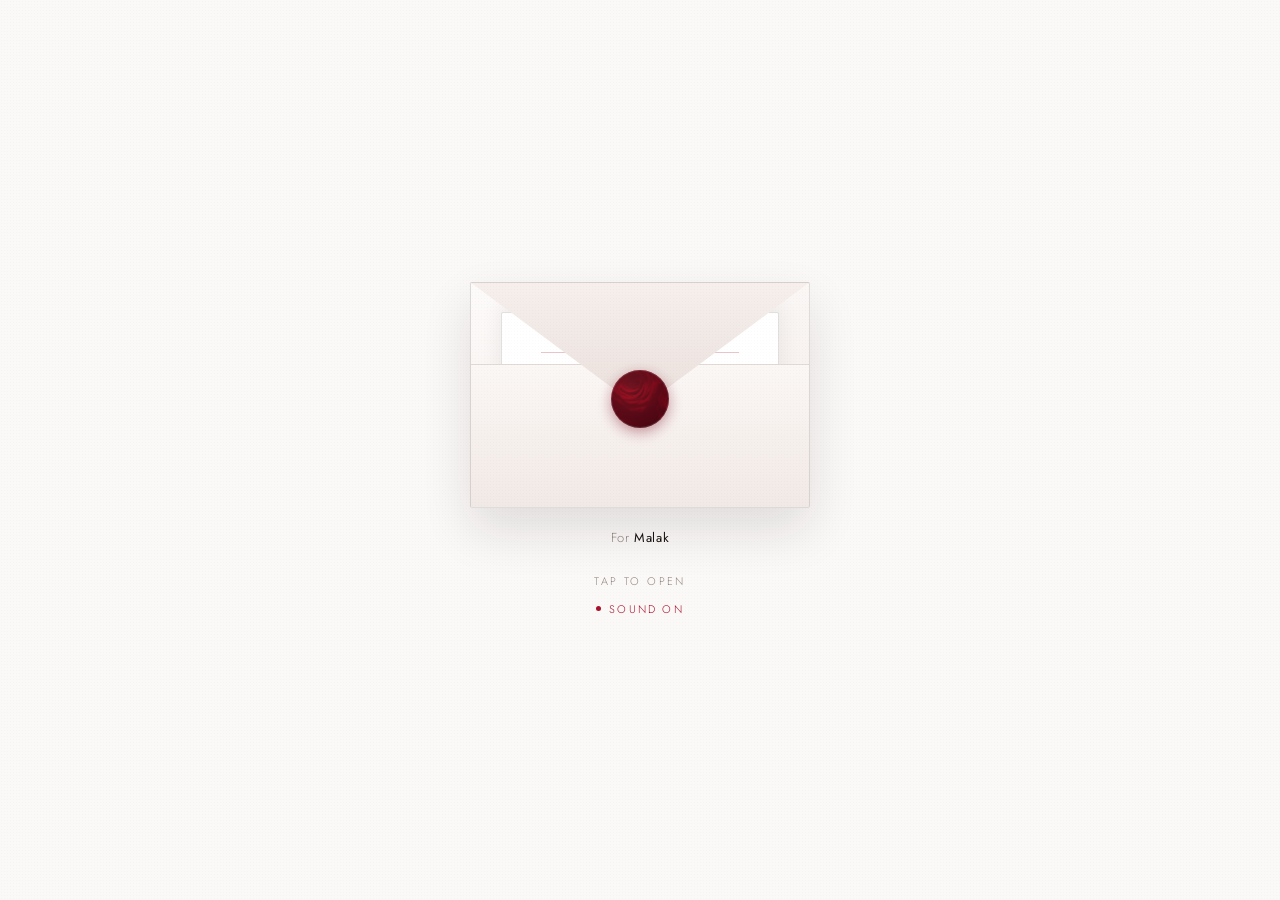
==== commit 91a6a251: "Stay light in forced dark mode; show sound hint only when a song loads" ====
--- a/index.html
+++ b/index.html
@@ -6,6 +6,9 @@
 <title>A letter for Malak</title>
 <meta name="description" content="A birthday letter.">
 <meta name="theme-color" content="#fbf9f8">
+<!-- white paper on purpose, even when the phone is in dark mode -->
+<meta name="color-scheme" content="light only">
+<meta name="supported-color-schemes" content="light">
 <link rel="preconnect" href="https://fonts.googleapis.com">
 <link rel="preconnect" href="https://fonts.gstatic.com" crossorigin>
 <link href="https://fonts.googleapis.com/css2?family=Cormorant+Garamond:ital,wght@0,300;0,400;0,500;1,300;1,400&family=Jost:wght@300;400;500&family=Amiri:ital,wght@0,400;0,700;1,400&display=swap" rel="stylesheet">
--- a/style.css
+++ b/style.css
@@ -3,6 +3,7 @@
    the wax seal is the only circle on the page. */
 
 :root{
+  color-scheme:light only;
   --paper:#fbf9f8;
   --paper-2:#f3ece9;
   --ink:#17120f;
@@ -21,7 +22,7 @@
 }
 
 *,*::before,*::after{box-sizing:border-box}
-html{-webkit-text-size-adjust:100%}
+html{-webkit-text-size-adjust:100%; color-scheme:light only; background:#fbf9f8}
 body{
   margin:0;
   background:var(--paper);
@@ -110,6 +111,7 @@
   border:1px solid var(--rule);
   border-radius:2px;
   z-index:1;
+  box-shadow:0 -8px 22px rgba(23,18,15,.07);
   transition:transform .9s var(--ease) .12s;
 }
 .envelope__letter::before,
@@ -119,16 +121,18 @@
 }
 .envelope__letter::before{top:22%}
 .envelope__letter::after{top:34%; right:38%}
-.gate.is-opening .envelope__letter{transform:translateY(-46%)}
+.gate.is-opening .envelope__letter{transform:translateY(-54%)}
 .envelope__flap{
   position:absolute; top:0; left:0;
   width:100%; height:56%;
   background:linear-gradient(180deg,#f6efec,#eae0dc);
   clip-path:polygon(0 0,100% 0,50% 100%);
   transform-origin:top center;
-  transition:transform .8s var(--ease);
+  transition:transform .8s var(--ease), z-index 0s .3s;
   z-index:3;
 }
+/* once the flap has swung up, the letter comes out in front of it */
+.gate.is-opening .envelope__flap{z-index:0}
 .envelope__front{
   position:absolute; inset:auto 0 0 0; height:64%;
   background:linear-gradient(180deg,#fbf7f5,#f1e9e5);
